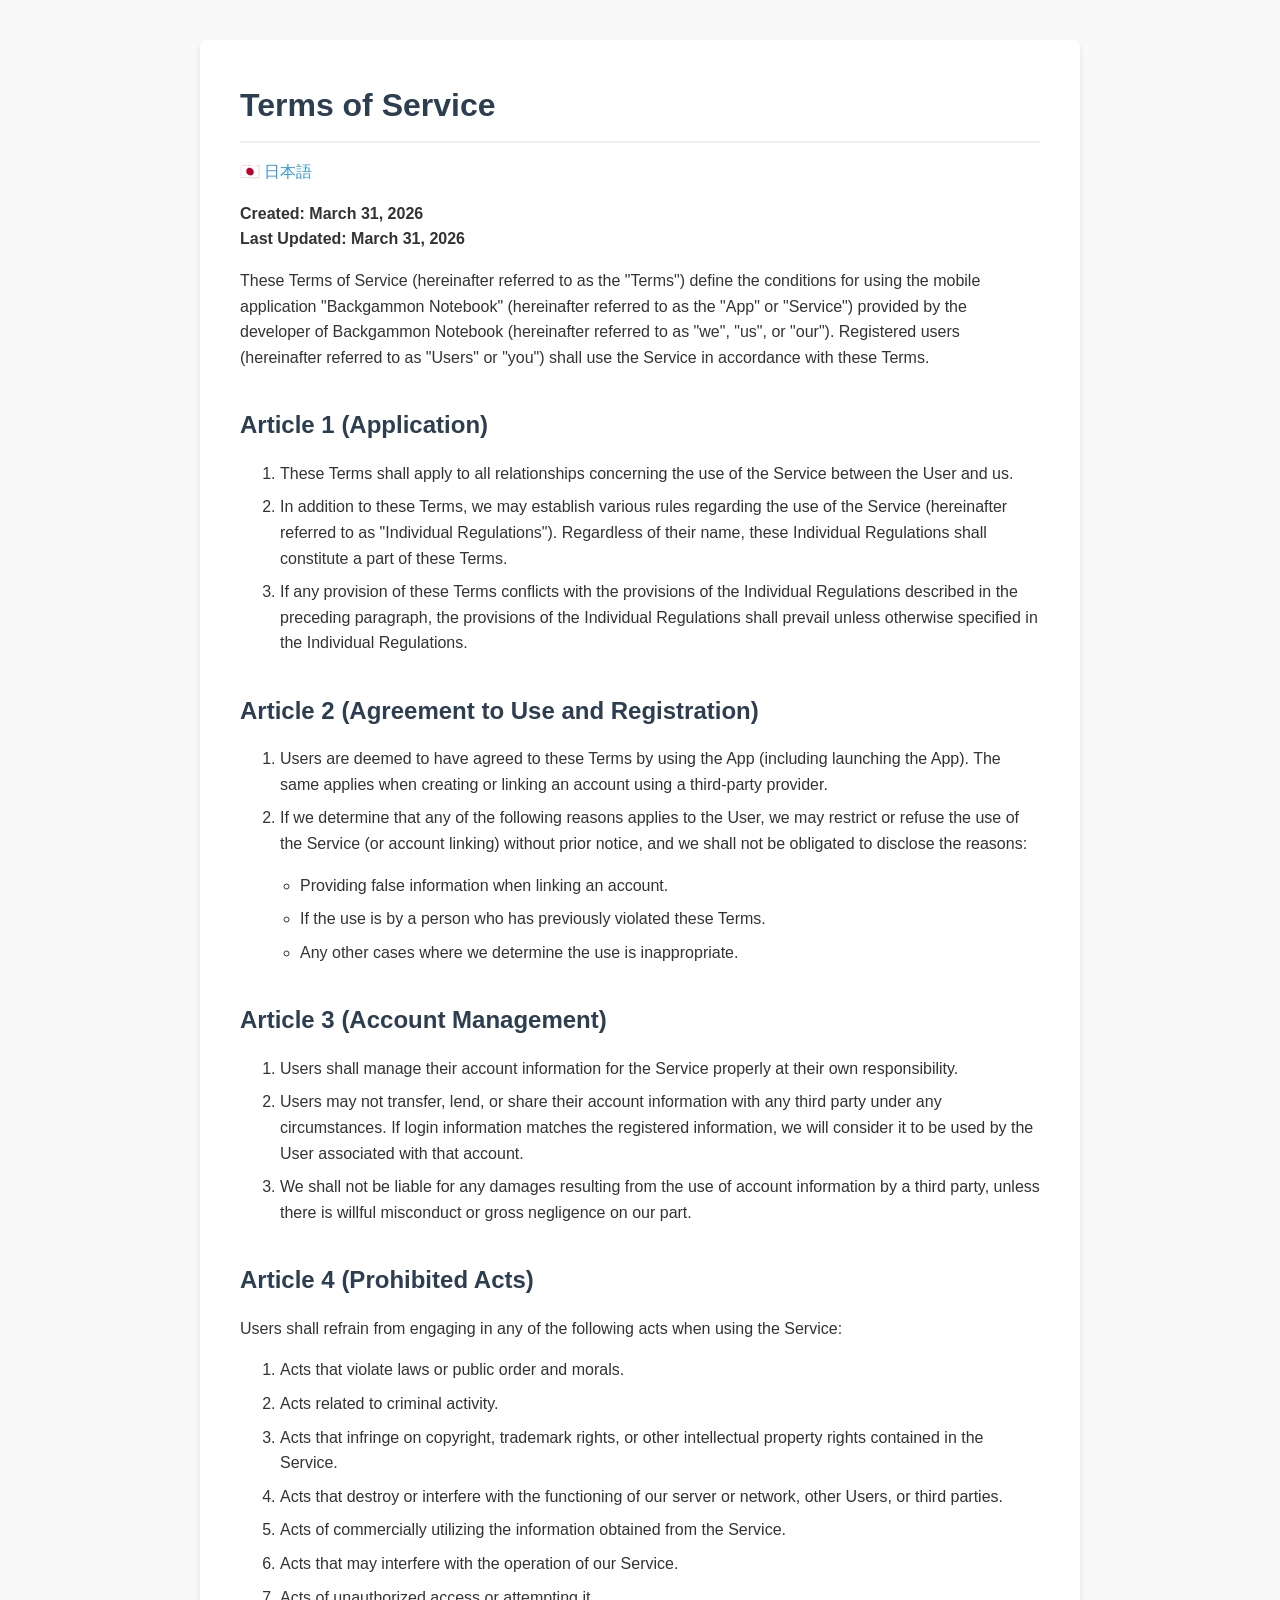
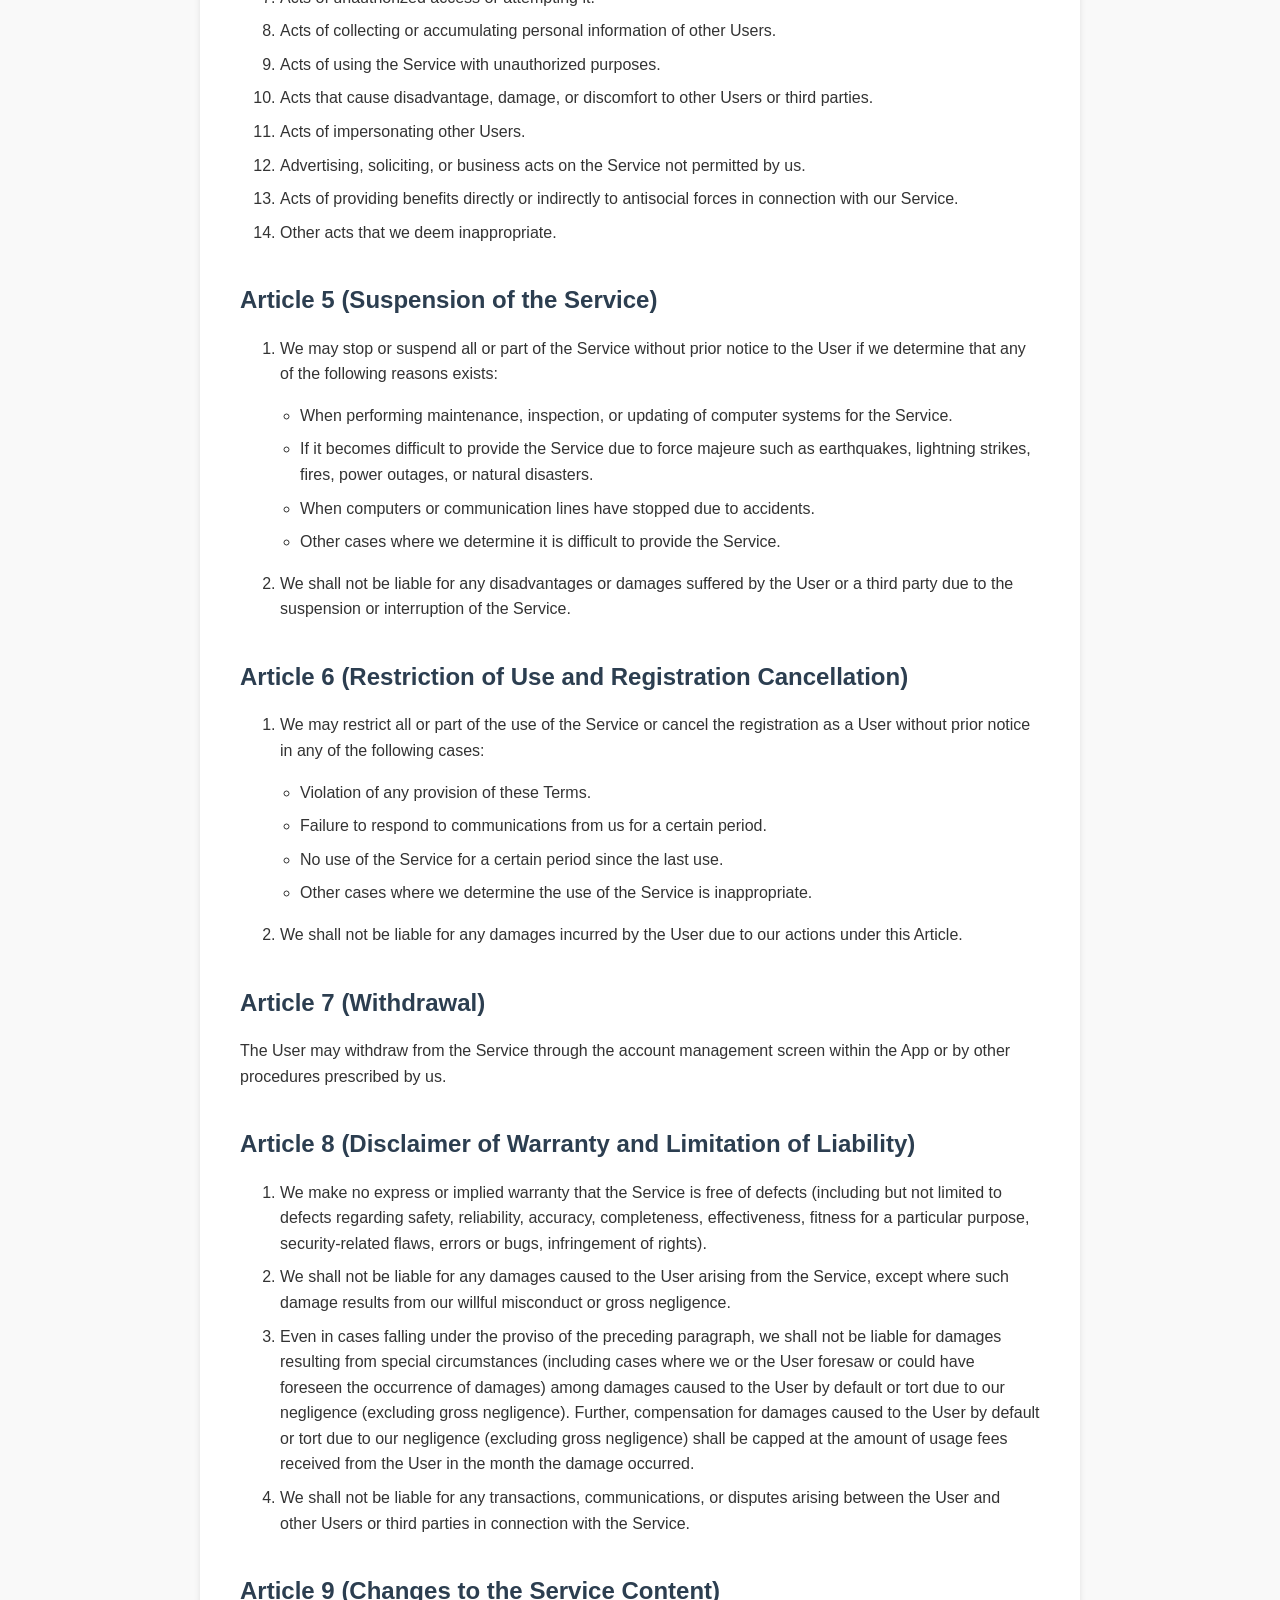
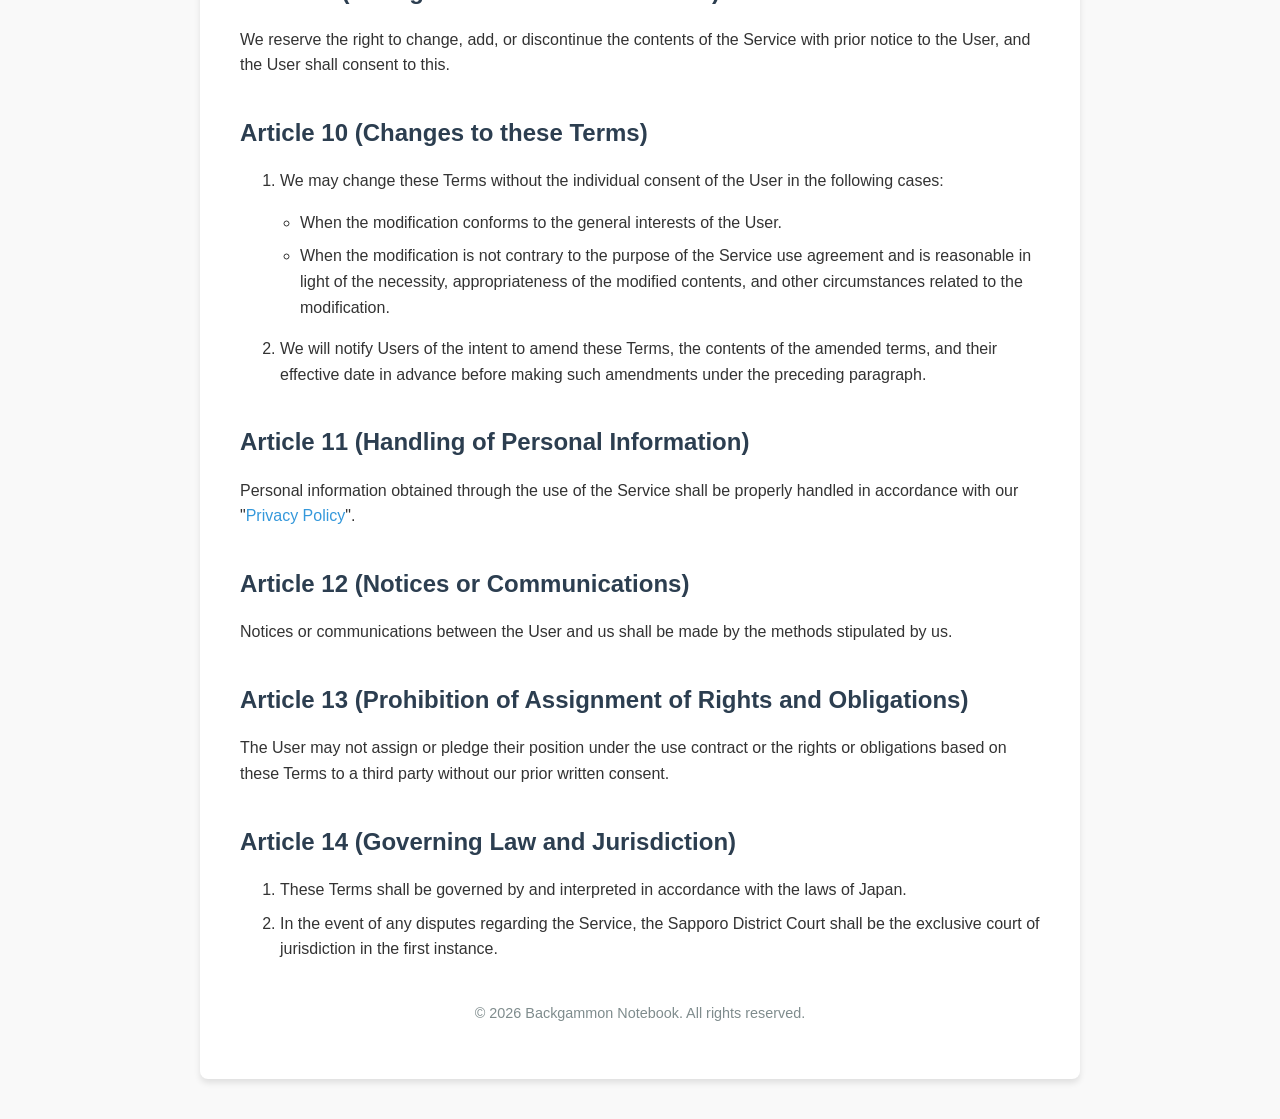
==== docs/terms.html @ 65d7629c "feat: add English and Japanese Terms of Service pages" ====
<!DOCTYPE html>
<html lang="en">
<head>
    <meta charset="UTF-8">
    <meta name="viewport" content="width=device-width, initial-scale=1.0">
    <meta name="robots" content="noindex, nofollow">
    <title>Terms of Service - Backgammon Notebook</title>
    <link rel="stylesheet" href="styles.css">
</head>
<body>
    <div class="container">
        <h1>Terms of Service</h1>
        <p>
            <a href="terms_ja.html">🇯🇵 日本語</a>
        </p>
        <p>
            <strong>Created: March 31, 2026</strong><br>
            <strong>Last Updated: March 31, 2026</strong>
        </p>

        <p>These Terms of Service (hereinafter referred to as the "Terms") define the conditions for using the mobile application "Backgammon Notebook" (hereinafter referred to as the "App" or "Service") provided by the developer of Backgammon Notebook (hereinafter referred to as "we", "us", or "our"). Registered users (hereinafter referred to as "Users" or "you") shall use the Service in accordance with these Terms.</p>

        <h2>Article 1 (Application)</h2>
        <ol>
            <li>These Terms shall apply to all relationships concerning the use of the Service between the User and us.</li>
            <li>In addition to these Terms, we may establish various rules regarding the use of the Service (hereinafter referred to as "Individual Regulations"). Regardless of their name, these Individual Regulations shall constitute a part of these Terms.</li>
            <li>If any provision of these Terms conflicts with the provisions of the Individual Regulations described in the preceding paragraph, the provisions of the Individual Regulations shall prevail unless otherwise specified in the Individual Regulations.</li>
        </ol>

        <h2>Article 2 (Agreement to Use and Registration)</h2>
        <ol>
            <li>Users are deemed to have agreed to these Terms by using the App (including launching the App). The same applies when creating or linking an account using a third-party provider.</li>
            <li>If we determine that any of the following reasons applies to the User, we may restrict or refuse the use of the Service (or account linking) without prior notice, and we shall not be obligated to disclose the reasons:
                <ul>
                    <li>Providing false information when linking an account.</li>
                    <li>If the use is by a person who has previously violated these Terms.</li>
                    <li>Any other cases where we determine the use is inappropriate.</li>
                </ul>
            </li>
        </ol>

        <h2>Article 3 (Account Management)</h2>
        <ol>
            <li>Users shall manage their account information for the Service properly at their own responsibility.</li>
            <li>Users may not transfer, lend, or share their account information with any third party under any circumstances. If login information matches the registered information, we will consider it to be used by the User associated with that account.</li>
            <li>We shall not be liable for any damages resulting from the use of account information by a third party, unless there is willful misconduct or gross negligence on our part.</li>
        </ol>

        <h2>Article 4 (Prohibited Acts)</h2>
        <p>Users shall refrain from engaging in any of the following acts when using the Service:</p>
        <ol>
            <li>Acts that violate laws or public order and morals.</li>
            <li>Acts related to criminal activity.</li>
            <li>Acts that infringe on copyright, trademark rights, or other intellectual property rights contained in the Service.</li>
            <li>Acts that destroy or interfere with the functioning of our server or network, other Users, or third parties.</li>
            <li>Acts of commercially utilizing the information obtained from the Service.</li>
            <li>Acts that may interfere with the operation of our Service.</li>
            <li>Acts of unauthorized access or attempting it.</li>
            <li>Acts of collecting or accumulating personal information of other Users.</li>
            <li>Acts of using the Service with unauthorized purposes.</li>
            <li>Acts that cause disadvantage, damage, or discomfort to other Users or third parties.</li>
            <li>Acts of impersonating other Users.</li>
            <li>Advertising, soliciting, or business acts on the Service not permitted by us.</li>
            <li>Acts of providing benefits directly or indirectly to antisocial forces in connection with our Service.</li>
            <li>Other acts that we deem inappropriate.</li>
        </ol>

        <h2>Article 5 (Suspension of the Service)</h2>
        <ol>
            <li>We may stop or suspend all or part of the Service without prior notice to the User if we determine that any of the following reasons exists:
                <ul>
                    <li>When performing maintenance, inspection, or updating of computer systems for the Service.</li>
                    <li>If it becomes difficult to provide the Service due to force majeure such as earthquakes, lightning strikes, fires, power outages, or natural disasters.</li>
                    <li>When computers or communication lines have stopped due to accidents.</li>
                    <li>Other cases where we determine it is difficult to provide the Service.</li>
                </ul>
            </li>
            <li>We shall not be liable for any disadvantages or damages suffered by the User or a third party due to the suspension or interruption of the Service.</li>
        </ol>

        <h2>Article 6 (Restriction of Use and Registration Cancellation)</h2>
        <ol>
            <li>We may restrict all or part of the use of the Service or cancel the registration as a User without prior notice in any of the following cases:
                <ul>
                    <li>Violation of any provision of these Terms.</li>
                    <li>Failure to respond to communications from us for a certain period.</li>
                    <li>No use of the Service for a certain period since the last use.</li>
                    <li>Other cases where we determine the use of the Service is inappropriate.</li>
                </ul>
            </li>
            <li>We shall not be liable for any damages incurred by the User due to our actions under this Article.</li>
        </ol>

        <h2>Article 7 (Withdrawal)</h2>
        <p>The User may withdraw from the Service through the account management screen within the App or by other procedures prescribed by us.</p>

        <h2>Article 8 (Disclaimer of Warranty and Limitation of Liability)</h2>
        <ol>
            <li>We make no express or implied warranty that the Service is free of defects (including but not limited to defects regarding safety, reliability, accuracy, completeness, effectiveness, fitness for a particular purpose, security-related flaws, errors or bugs, infringement of rights).</li>
            <li>We shall not be liable for any damages caused to the User arising from the Service, except where such damage results from our willful misconduct or gross negligence.</li>
            <li>Even in cases falling under the proviso of the preceding paragraph, we shall not be liable for damages resulting from special circumstances (including cases where we or the User foresaw or could have foreseen the occurrence of damages) among damages caused to the User by default or tort due to our negligence (excluding gross negligence). Further, compensation for damages caused to the User by default or tort due to our negligence (excluding gross negligence) shall be capped at the amount of usage fees received from the User in the month the damage occurred.</li>
            <li>We shall not be liable for any transactions, communications, or disputes arising between the User and other Users or third parties in connection with the Service.</li>
        </ol>

        <h2>Article 9 (Changes to the Service Content)</h2>
        <p>We reserve the right to change, add, or discontinue the contents of the Service with prior notice to the User, and the User shall consent to this.</p>

        <h2>Article 10 (Changes to these Terms)</h2>
        <ol>
            <li>We may change these Terms without the individual consent of the User in the following cases:
                <ul>
                    <li>When the modification conforms to the general interests of the User.</li>
                    <li>When the modification is not contrary to the purpose of the Service use agreement and is reasonable in light of the necessity, appropriateness of the modified contents, and other circumstances related to the modification.</li>
                </ul>
            </li>
            <li>We will notify Users of the intent to amend these Terms, the contents of the amended terms, and their effective date in advance before making such amendments under the preceding paragraph.</li>
        </ol>

        <h2>Article 11 (Handling of Personal Information)</h2>
        <p>Personal information obtained through the use of the Service shall be properly handled in accordance with our "<a href="privacy.html">Privacy Policy</a>".</p>

        <h2>Article 12 (Notices or Communications)</h2>
        <p>Notices or communications between the User and us shall be made by the methods stipulated by us.</p>

        <h2>Article 13 (Prohibition of Assignment of Rights and Obligations)</h2>
        <p>The User may not assign or pledge their position under the use contract or the rights or obligations based on these Terms to a third party without our prior written consent.</p>

        <h2>Article 14 (Governing Law and Jurisdiction)</h2>
        <ol>
            <li>These Terms shall be governed by and interpreted in accordance with the laws of Japan.</li>
            <li>In the event of any disputes regarding the Service, the Sapporo District Court shall be the exclusive court of jurisdiction in the first instance.</li>
        </ol>

        <div class="footer">
            <p>&copy; 2026 Backgammon Notebook. All rights reserved.</p>
        </div>
    </div>
</body>
</html>
---- docs/styles.css ----
body {
    font-family: 'Helvetica Neue', Arial, sans-serif;
    line-height: 1.6;
    color: #333;
    background-color: #f9f9f9;
    margin: 0;
    padding: 0;
}

.container {
    max-width: 800px;
    margin: 40px auto;
    background: #fff;
    padding: 40px;
    border-radius: 8px;
    box-shadow: 0 4px 6px rgba(0,0,0,0.1);
}

h1, h2, h3 {
    color: #2c3e50;
    margin-top: 1.5em;
    margin-bottom: 0.5em;
}

h1 {
    border-bottom: 2px solid #eee;
    padding-bottom: 10px;
    margin-top: 0;
}

p {
    margin: 1em 0;
}

ul {
    margin: 1em 0;
    padding-left: 20px;
}

li {
    margin-bottom: 0.5em;
}

a {
    color: #3498db;
    text-decoration: none;
}

a:hover {
    text-decoration: underline;
}

hr {
    border: none;
    border-top: 1px solid #eee;
    margin: 40px 0;
}

.footer {
    text-align: center;
    color: #7f8c8d;
    font-size: 0.9em;
    margin-top: 40px;
}

/* Responsive adjustment */
@media (max-width: 600px) {
    .container {
        margin: 0;
        border-radius: 0;
        padding: 20px;
        box-shadow: none;
    }
}
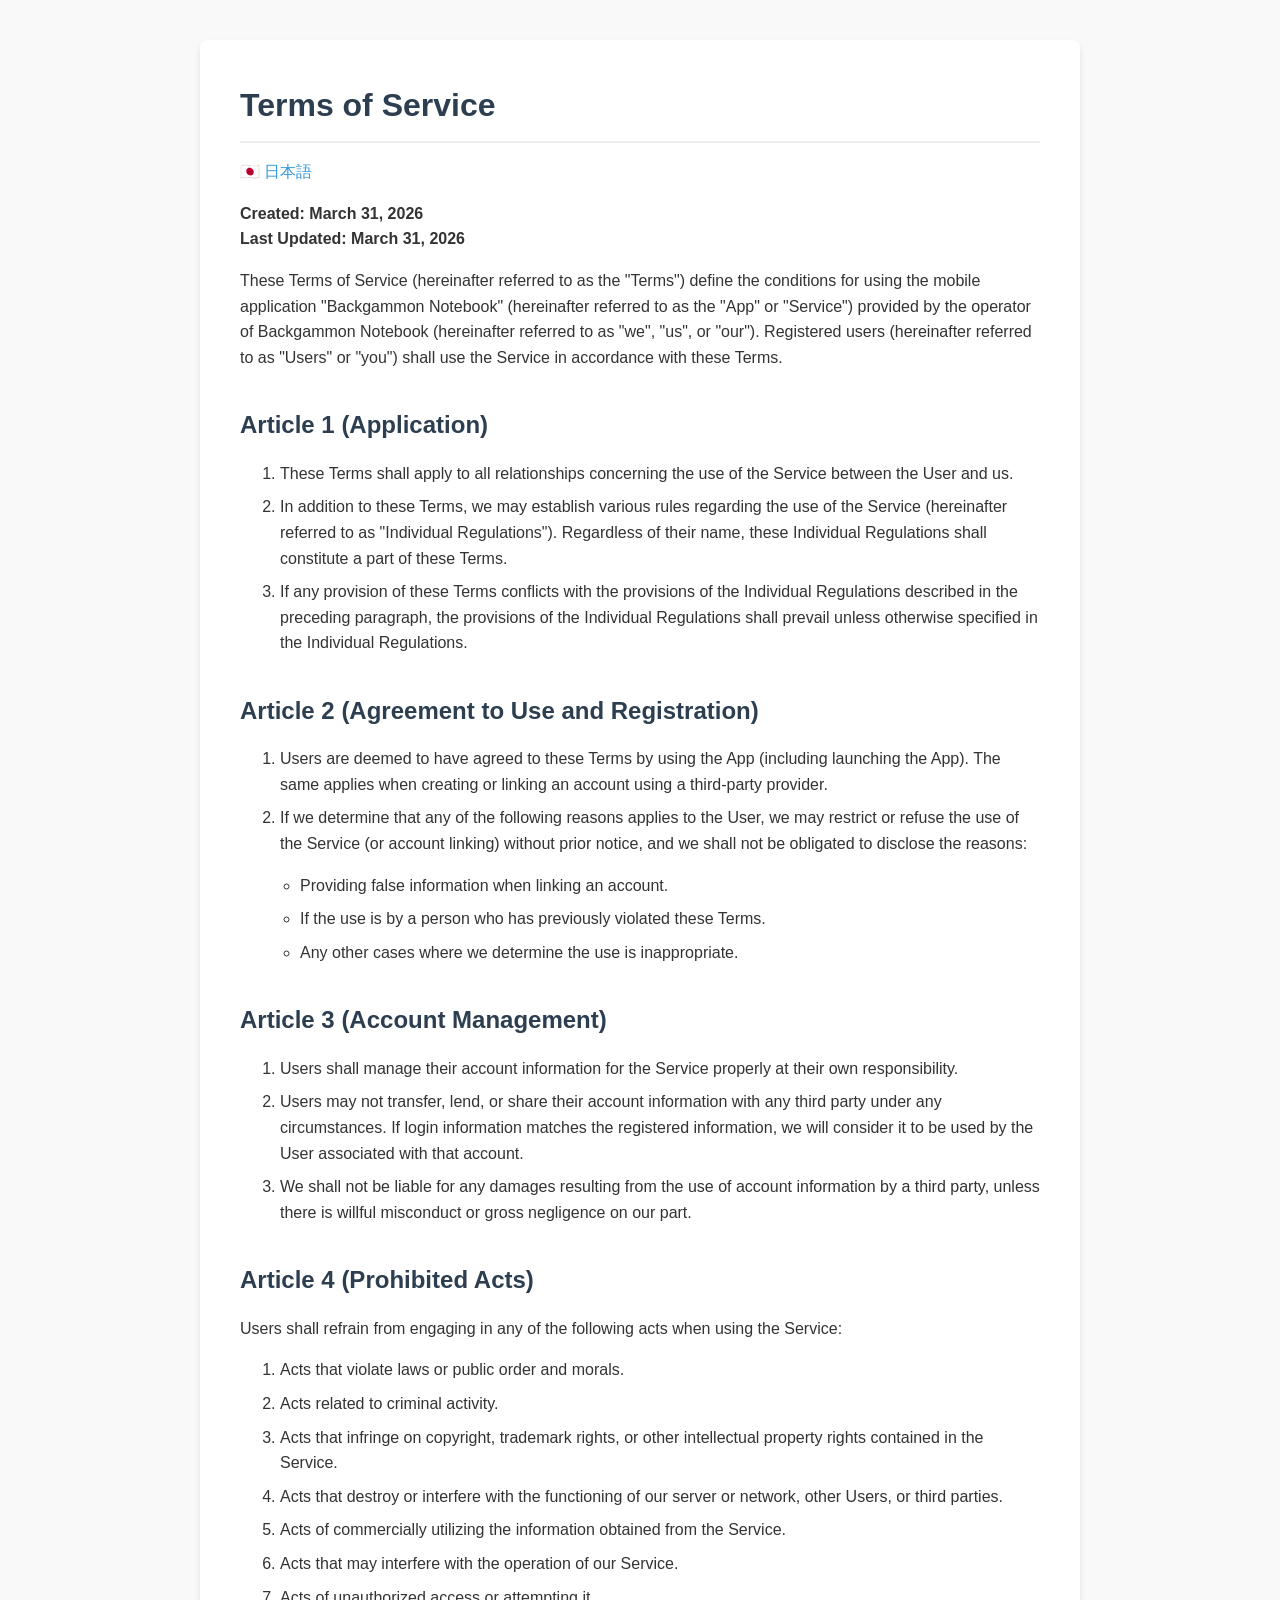
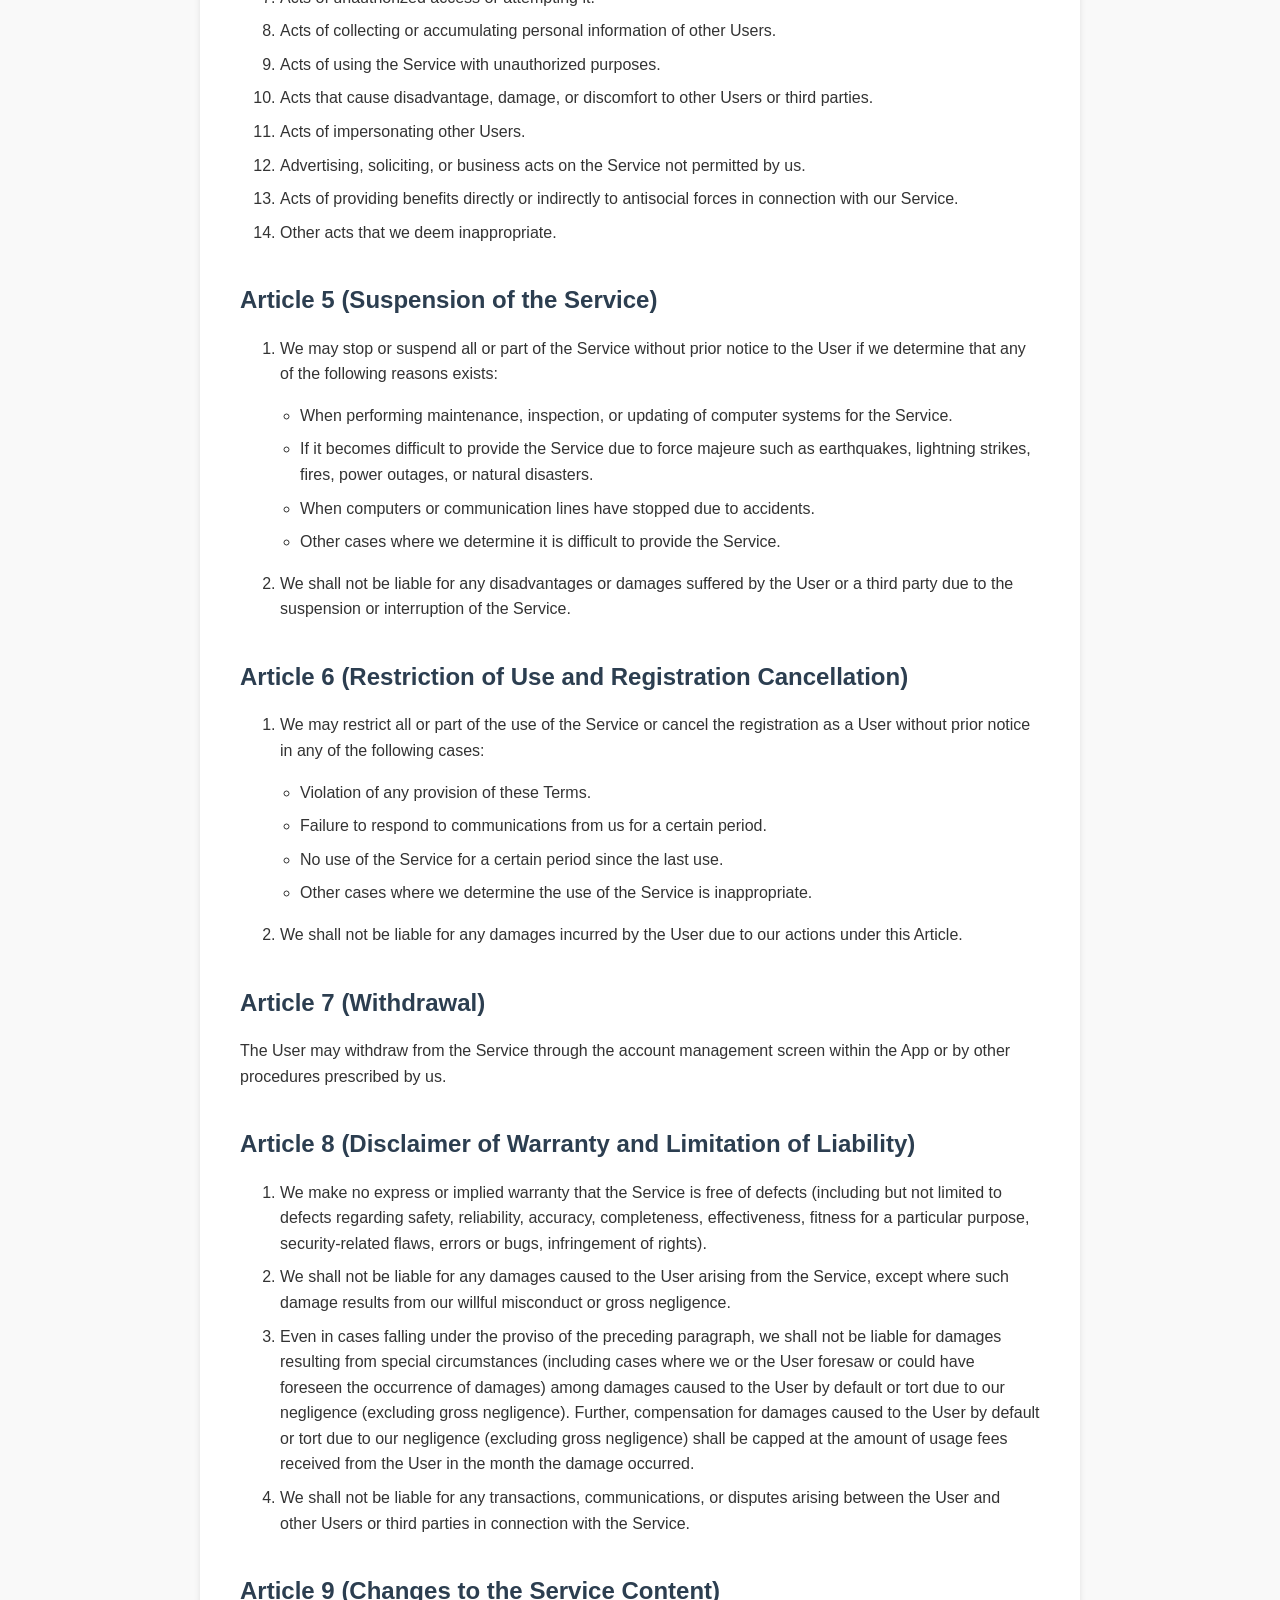
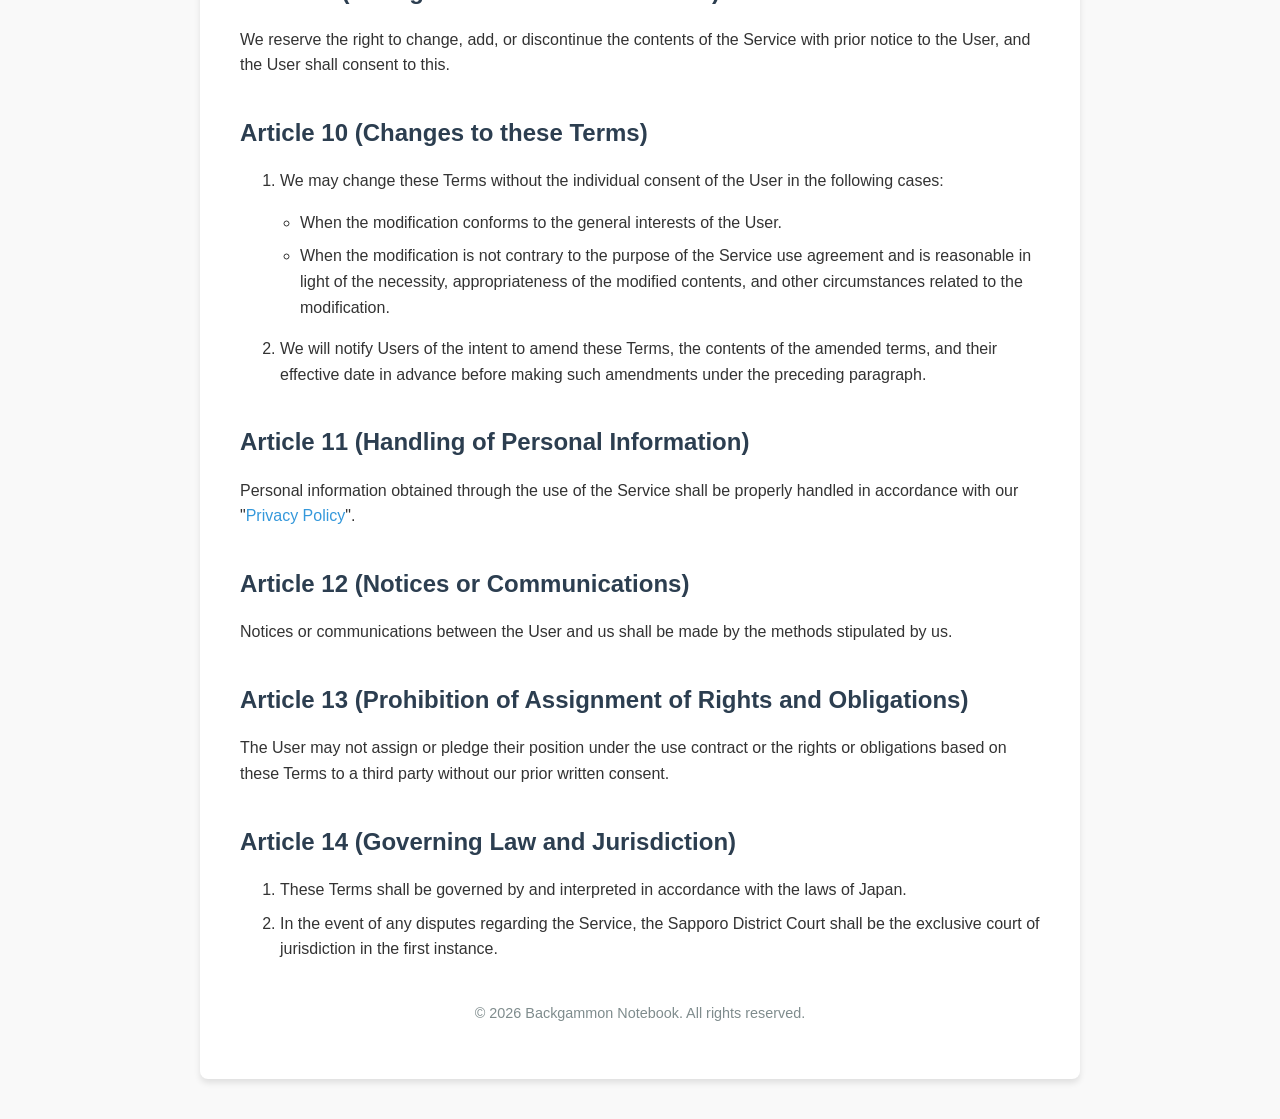
==== commit 2f33fea9: "fix: Backgammon Notebook開発者、から運営者、に主語を変更" ====
--- a/docs/terms.html
+++ b/docs/terms.html
@@ -18,7 +18,7 @@
             <strong>Last Updated: March 31, 2026</strong>
         </p>
 
-        <p>These Terms of Service (hereinafter referred to as the "Terms") define the conditions for using the mobile application "Backgammon Notebook" (hereinafter referred to as the "App" or "Service") provided by the developer of Backgammon Notebook (hereinafter referred to as "we", "us", or "our"). Registered users (hereinafter referred to as "Users" or "you") shall use the Service in accordance with these Terms.</p>
+        <p>These Terms of Service (hereinafter referred to as the "Terms") define the conditions for using the mobile application "Backgammon Notebook" (hereinafter referred to as the "App" or "Service") provided by the operator of Backgammon Notebook (hereinafter referred to as "we", "us", or "our"). Registered users (hereinafter referred to as "Users" or "you") shall use the Service in accordance with these Terms.</p>
 
         <h2>Article 1 (Application)</h2>
         <ol>
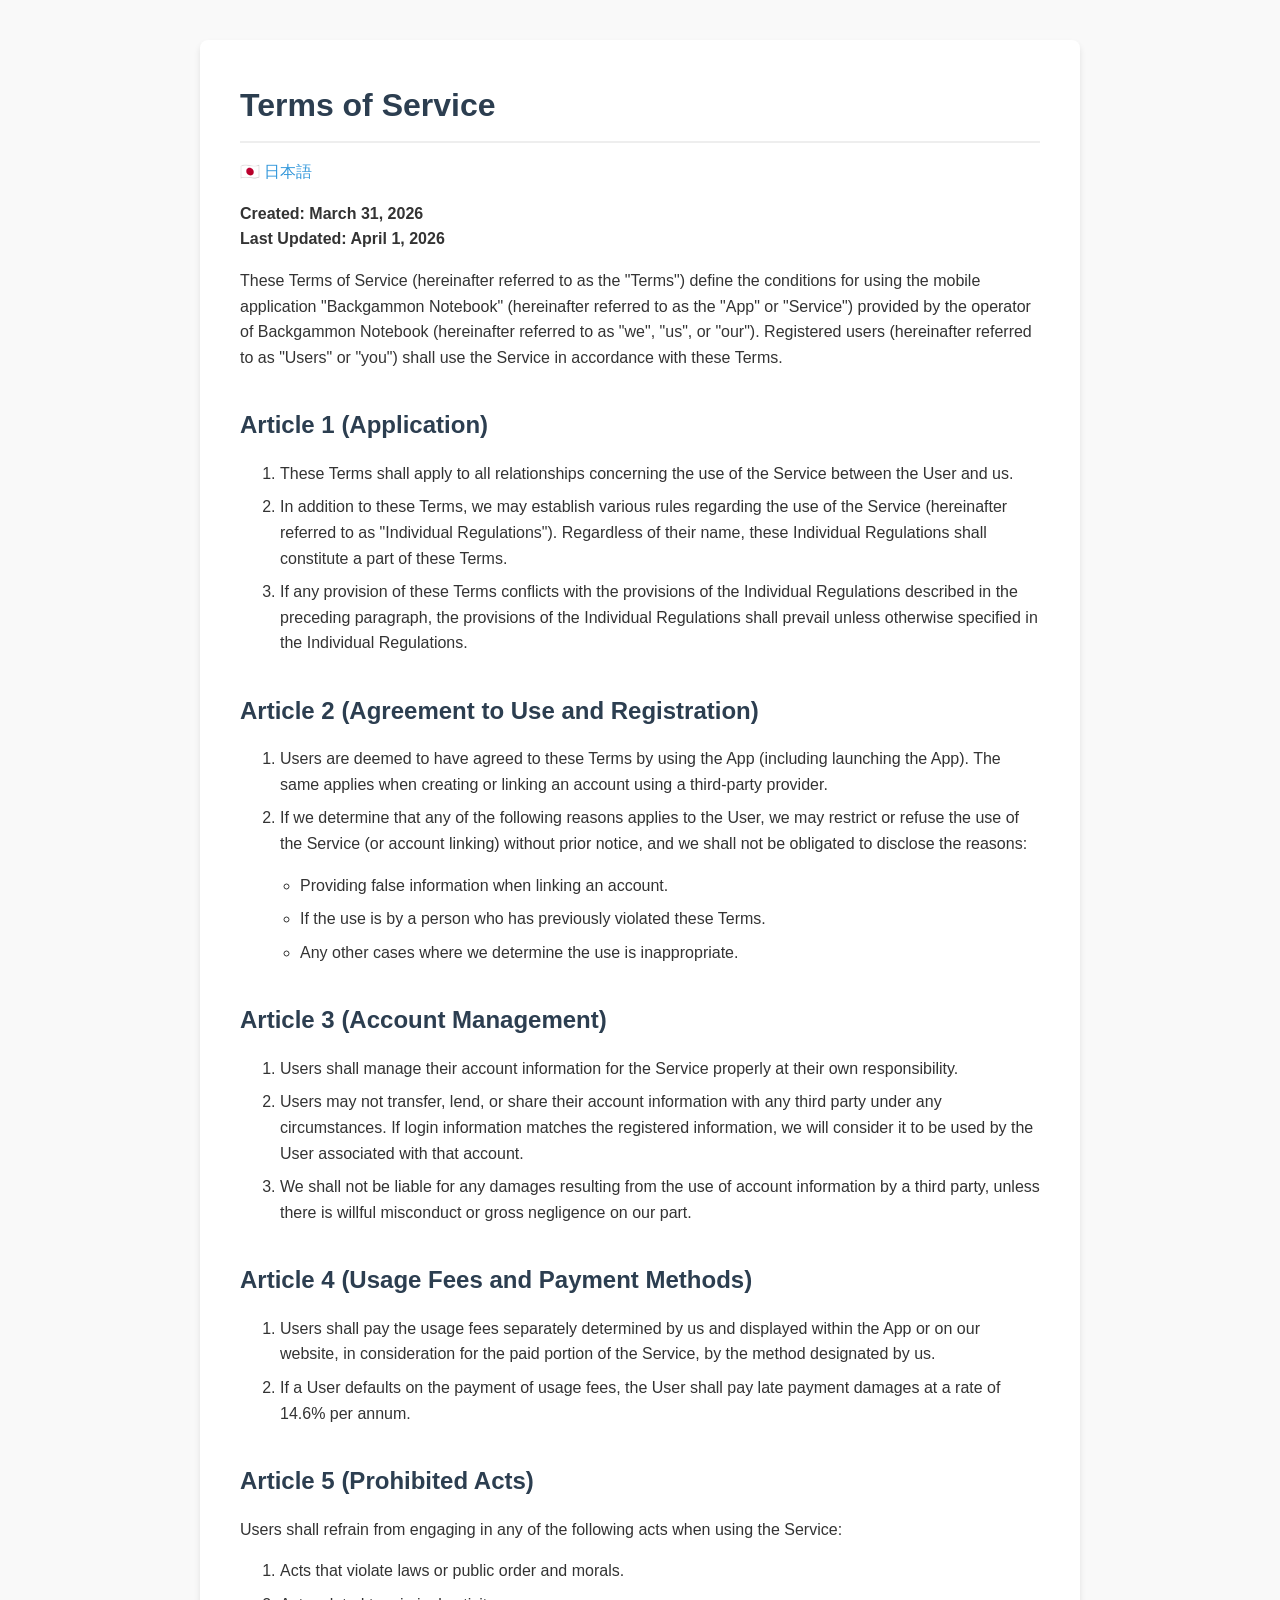
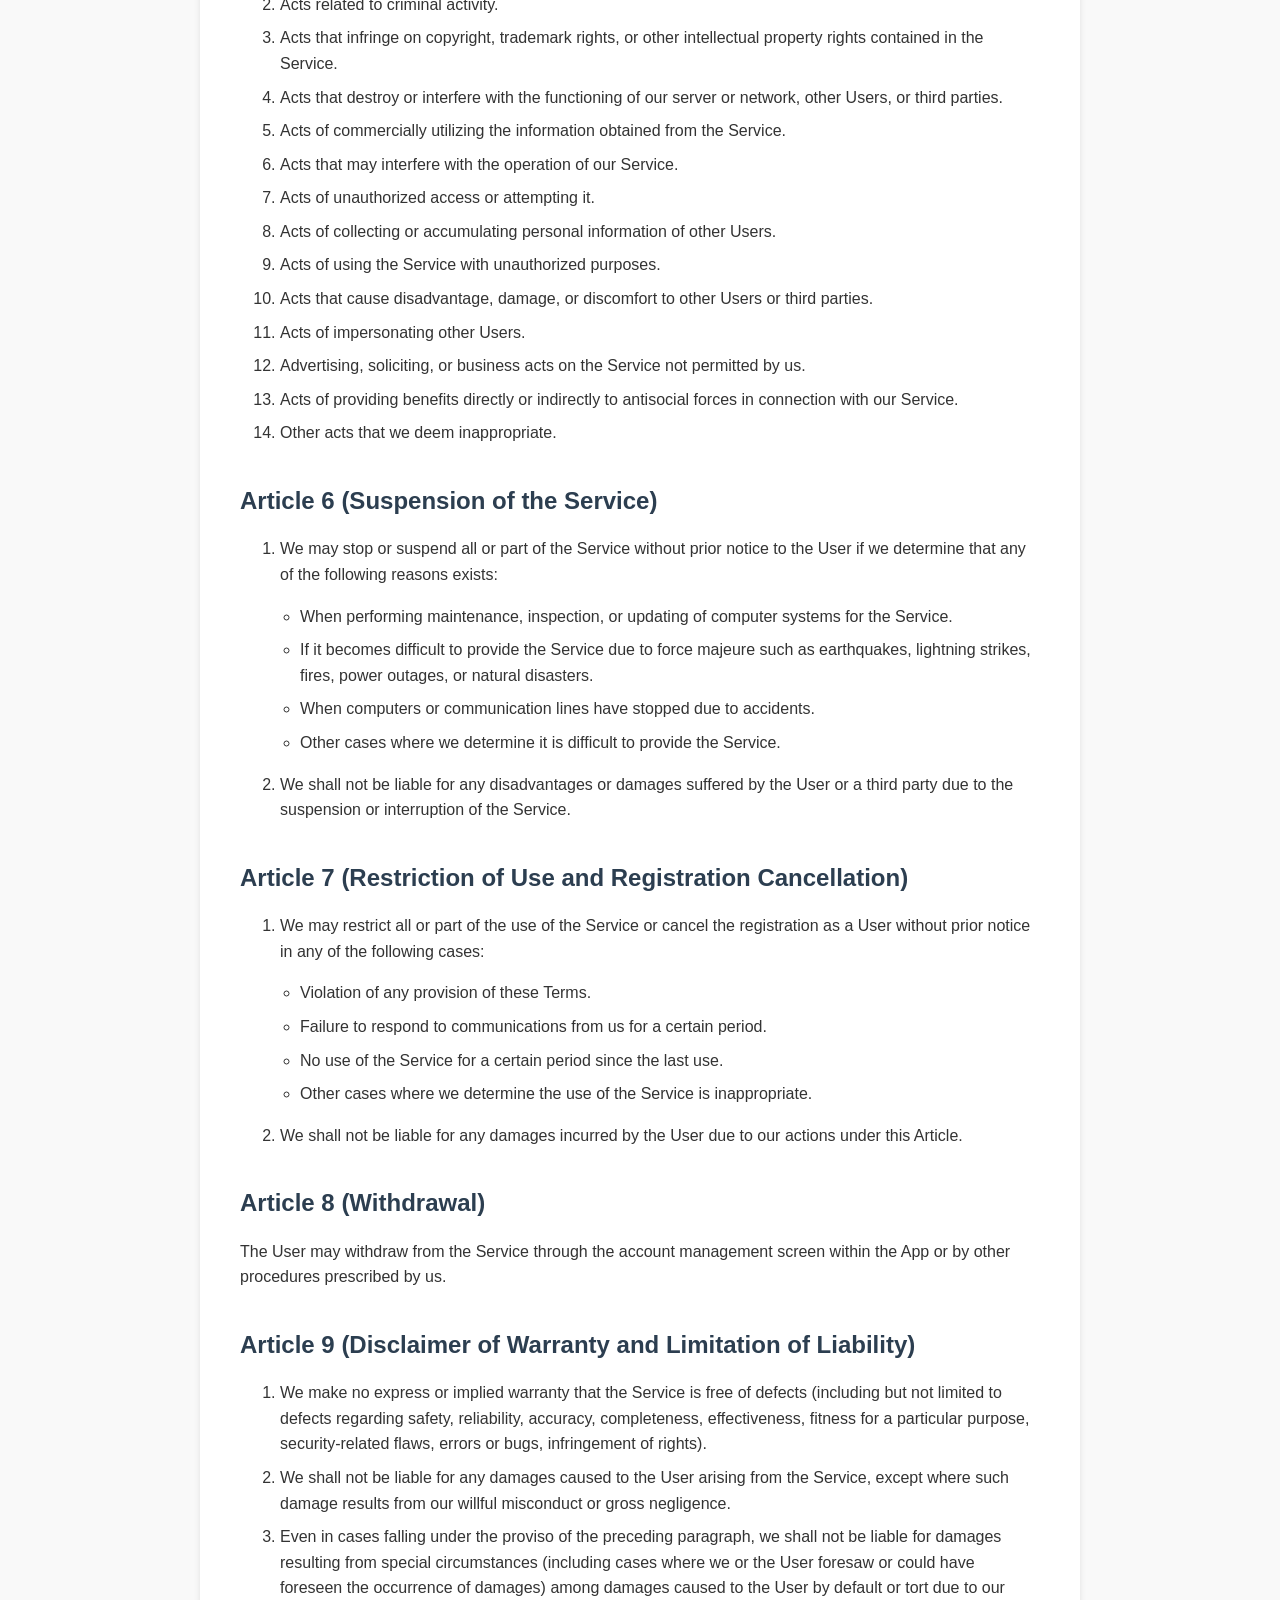
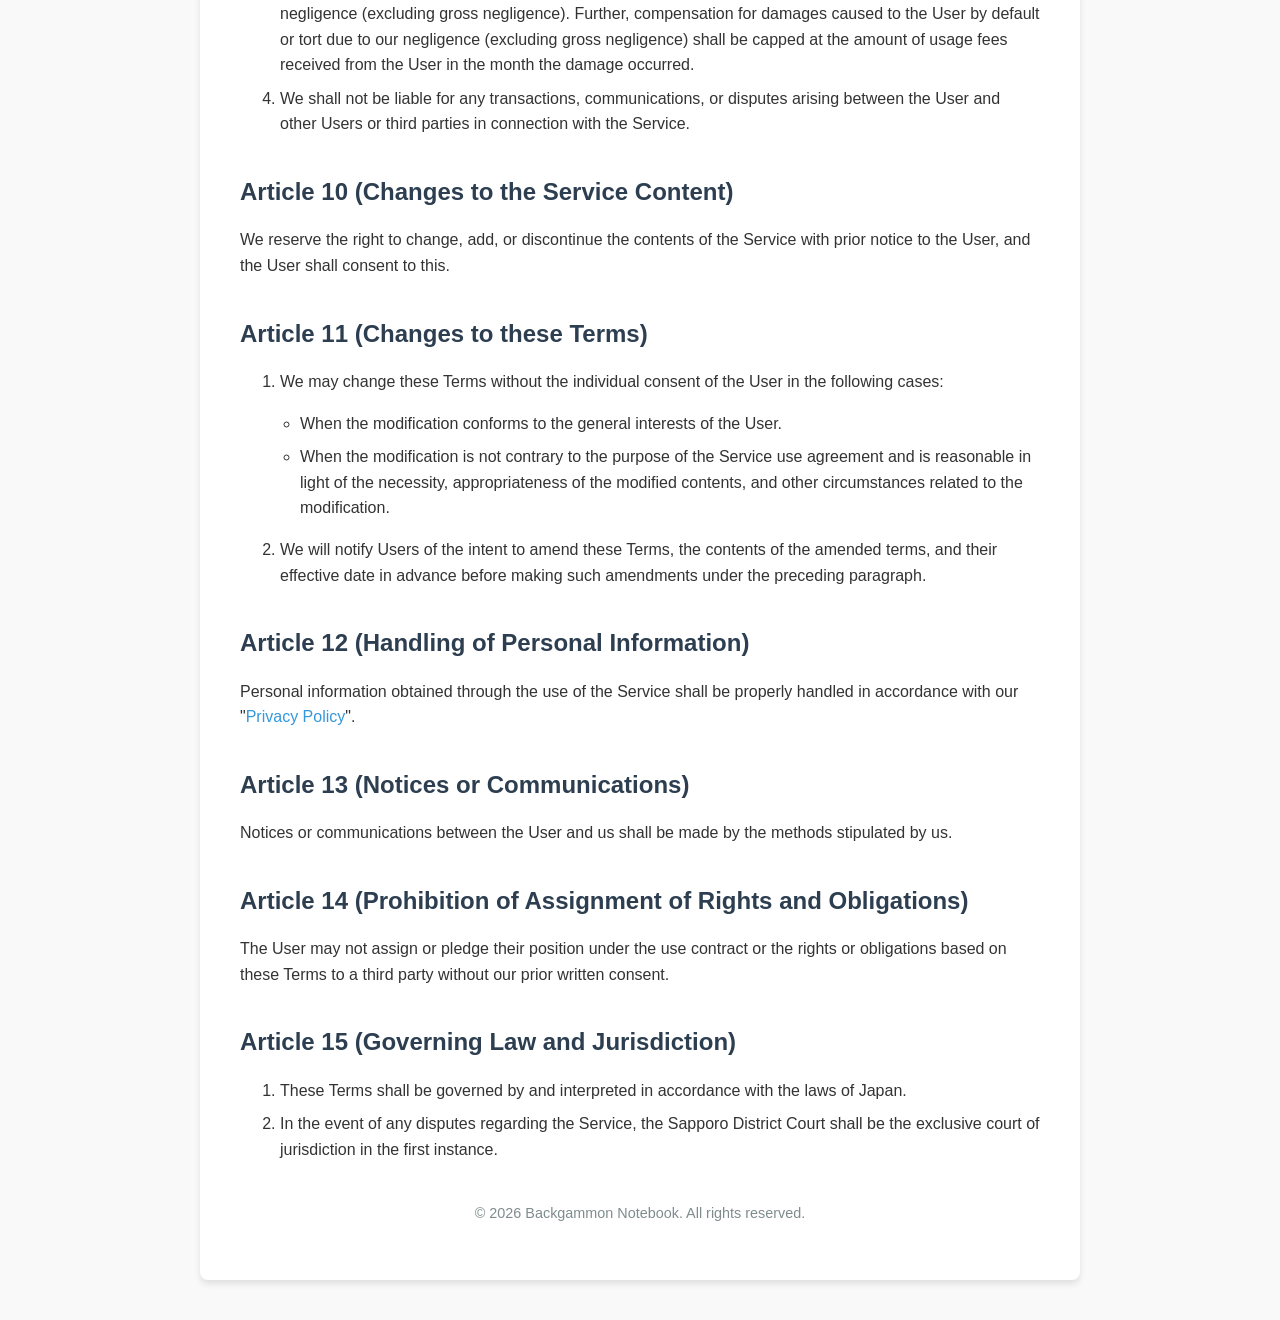
==== commit 5045a016: "update: 利用規約更新、利用料金および支払い方法の項を追加" ====
--- a/docs/terms.html
+++ b/docs/terms.html
@@ -15,7 +15,7 @@
         </p>
         <p>
             <strong>Created: March 31, 2026</strong><br>
-            <strong>Last Updated: March 31, 2026</strong>
+            <strong>Last Updated: April 1, 2026</strong>
         </p>
 
         <p>These Terms of Service (hereinafter referred to as the "Terms") define the conditions for using the mobile application "Backgammon Notebook" (hereinafter referred to as the "App" or "Service") provided by the operator of Backgammon Notebook (hereinafter referred to as "we", "us", or "our"). Registered users (hereinafter referred to as "Users" or "you") shall use the Service in accordance with these Terms.</p>
@@ -46,7 +46,13 @@
             <li>We shall not be liable for any damages resulting from the use of account information by a third party, unless there is willful misconduct or gross negligence on our part.</li>
         </ol>
 
-        <h2>Article 4 (Prohibited Acts)</h2>
+        <h2>Article 4 (Usage Fees and Payment Methods)</h2>
+        <ol>
+            <li>Users shall pay the usage fees separately determined by us and displayed within the App or on our website, in consideration for the paid portion of the Service, by the method designated by us.</li>
+            <li>If a User defaults on the payment of usage fees, the User shall pay late payment damages at a rate of 14.6% per annum.</li>
+        </ol>
+
+        <h2>Article 5 (Prohibited Acts)</h2>
         <p>Users shall refrain from engaging in any of the following acts when using the Service:</p>
         <ol>
             <li>Acts that violate laws or public order and morals.</li>
@@ -65,7 +71,7 @@
             <li>Other acts that we deem inappropriate.</li>
         </ol>
 
-        <h2>Article 5 (Suspension of the Service)</h2>
+        <h2>Article 6 (Suspension of the Service)</h2>
         <ol>
             <li>We may stop or suspend all or part of the Service without prior notice to the User if we determine that any of the following reasons exists:
                 <ul>
@@ -78,7 +84,7 @@
             <li>We shall not be liable for any disadvantages or damages suffered by the User or a third party due to the suspension or interruption of the Service.</li>
         </ol>
 
-        <h2>Article 6 (Restriction of Use and Registration Cancellation)</h2>
+        <h2>Article 7 (Restriction of Use and Registration Cancellation)</h2>
         <ol>
             <li>We may restrict all or part of the use of the Service or cancel the registration as a User without prior notice in any of the following cases:
                 <ul>
@@ -91,10 +97,10 @@
             <li>We shall not be liable for any damages incurred by the User due to our actions under this Article.</li>
         </ol>
 
-        <h2>Article 7 (Withdrawal)</h2>
+        <h2>Article 8 (Withdrawal)</h2>
         <p>The User may withdraw from the Service through the account management screen within the App or by other procedures prescribed by us.</p>
 
-        <h2>Article 8 (Disclaimer of Warranty and Limitation of Liability)</h2>
+        <h2>Article 9 (Disclaimer of Warranty and Limitation of Liability)</h2>
         <ol>
             <li>We make no express or implied warranty that the Service is free of defects (including but not limited to defects regarding safety, reliability, accuracy, completeness, effectiveness, fitness for a particular purpose, security-related flaws, errors or bugs, infringement of rights).</li>
             <li>We shall not be liable for any damages caused to the User arising from the Service, except where such damage results from our willful misconduct or gross negligence.</li>
@@ -102,10 +108,10 @@
             <li>We shall not be liable for any transactions, communications, or disputes arising between the User and other Users or third parties in connection with the Service.</li>
         </ol>
 
-        <h2>Article 9 (Changes to the Service Content)</h2>
+        <h2>Article 10 (Changes to the Service Content)</h2>
         <p>We reserve the right to change, add, or discontinue the contents of the Service with prior notice to the User, and the User shall consent to this.</p>
 
-        <h2>Article 10 (Changes to these Terms)</h2>
+        <h2>Article 11 (Changes to these Terms)</h2>
         <ol>
             <li>We may change these Terms without the individual consent of the User in the following cases:
                 <ul>
@@ -116,16 +122,16 @@
             <li>We will notify Users of the intent to amend these Terms, the contents of the amended terms, and their effective date in advance before making such amendments under the preceding paragraph.</li>
         </ol>
 
-        <h2>Article 11 (Handling of Personal Information)</h2>
+        <h2>Article 12 (Handling of Personal Information)</h2>
         <p>Personal information obtained through the use of the Service shall be properly handled in accordance with our "<a href="privacy.html">Privacy Policy</a>".</p>
 
-        <h2>Article 12 (Notices or Communications)</h2>
+        <h2>Article 13 (Notices or Communications)</h2>
         <p>Notices or communications between the User and us shall be made by the methods stipulated by us.</p>
 
-        <h2>Article 13 (Prohibition of Assignment of Rights and Obligations)</h2>
+        <h2>Article 14 (Prohibition of Assignment of Rights and Obligations)</h2>
         <p>The User may not assign or pledge their position under the use contract or the rights or obligations based on these Terms to a third party without our prior written consent.</p>
 
-        <h2>Article 14 (Governing Law and Jurisdiction)</h2>
+        <h2>Article 15 (Governing Law and Jurisdiction)</h2>
         <ol>
             <li>These Terms shall be governed by and interpreted in accordance with the laws of Japan.</li>
             <li>In the event of any disputes regarding the Service, the Sapporo District Court shall be the exclusive court of jurisdiction in the first instance.</li>
